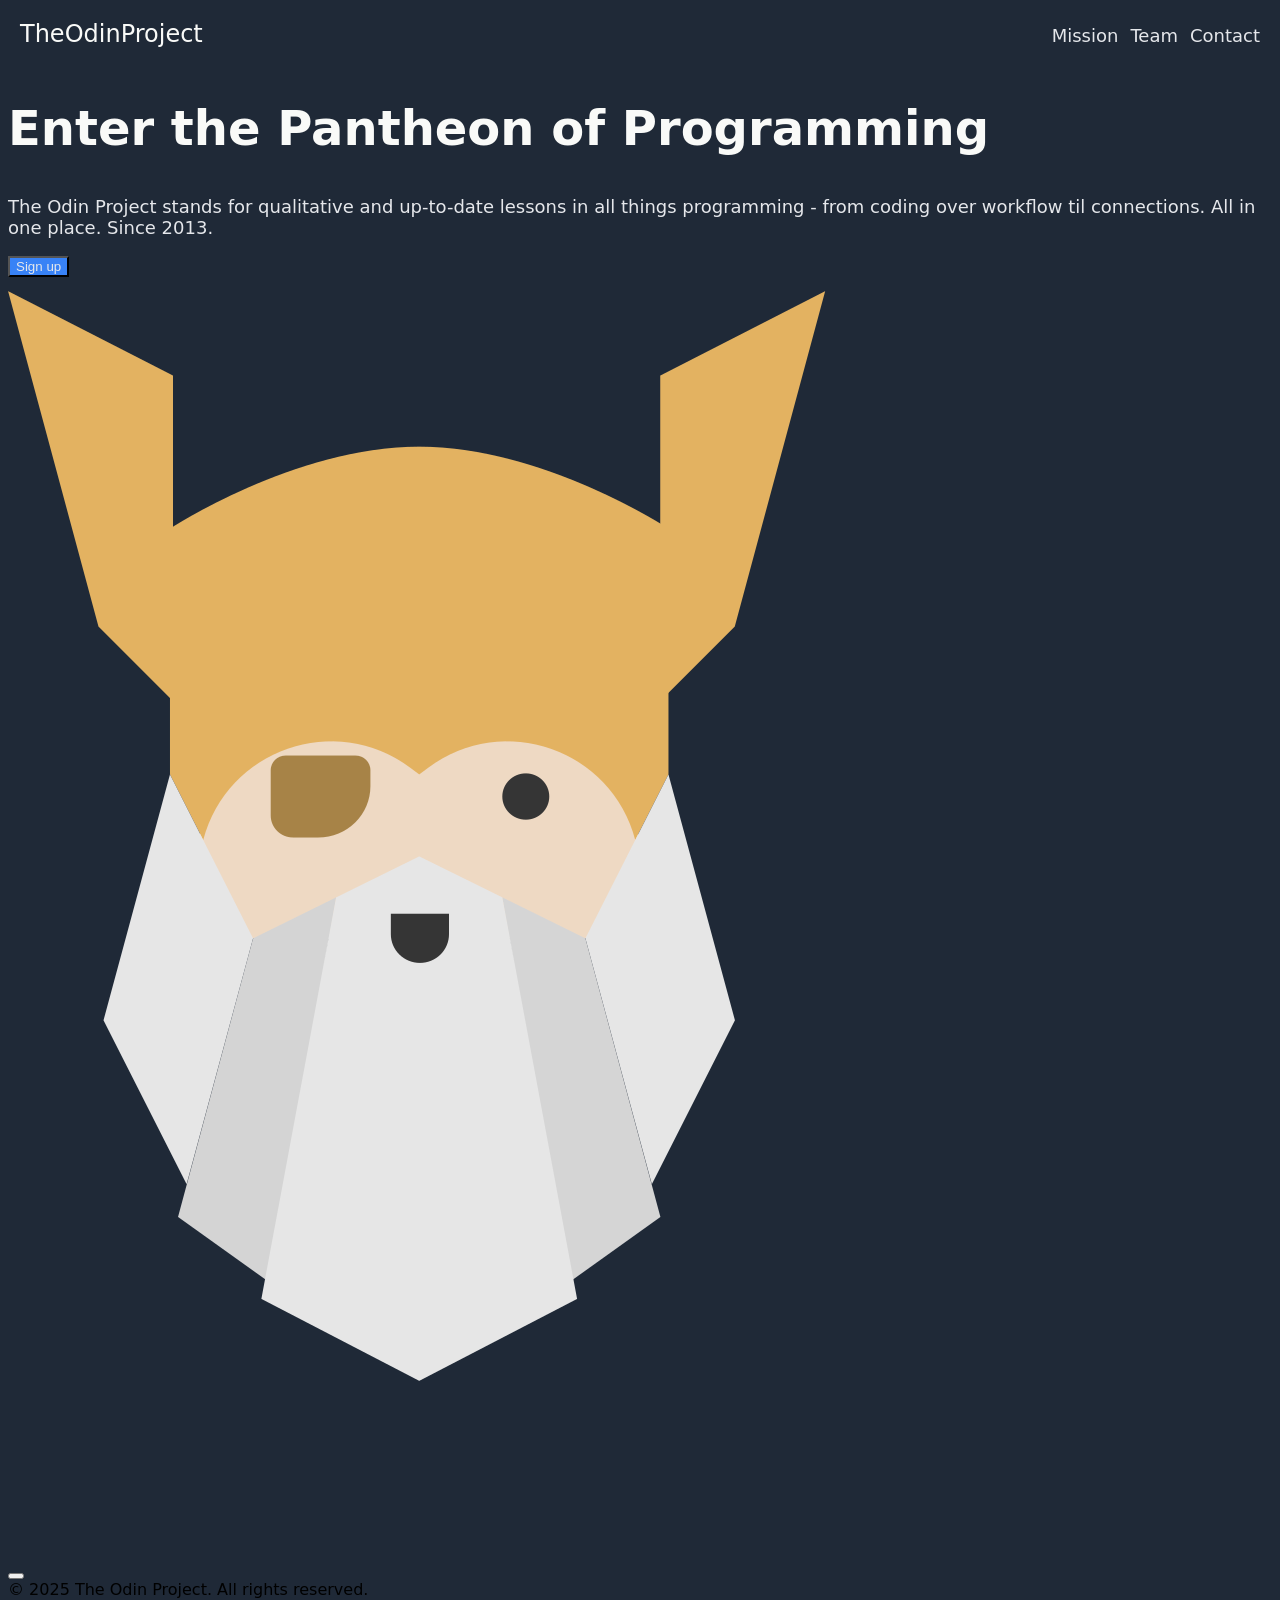
==== profile.html @ 129f755c "Started HTML structure and first CSS stylings" ====
<!DOCTYPE html>
<html lang="en">
<head>
    <meta charset="UTF-8">
    <meta name="viewport" content="width=device-width, initial-scale=1.0">
    <link rel="stylesheet" href="style.css">
    <title>EnharmonicDude's dominion</title>
</head>
<body>
    <header>
        <nav>
            <ul>
              <li class="logo">
                <a href="/">
                  TheOdinProject
                </a>
              </li>
              <li>
                <a href="">
                  Mission
                </a>
              </li>
              <li>
                <a href="">
                  Team
                </a>
              </li>
              <li>
                <a href="">
                  Contact
                </a>
            </ul>
          </nav>
    </header>
    <main>
        <section class="hero">
            <div class="hero-text">
                <h1>Enter the Pantheon of Programming</h1>
                <p>The Odin Project stands for qualitative and up-to-date lessons in all things programming - from coding over workflow til connections. All in one place. Since 2013.</p>
                <button class="signup1">Sign up</button>
            </div>
            <div class="hero-img">
                <img src="/TOP_logo.png" alt="Logo of the Odin Project">
            </div>
        </section>
        <section class="info">
            <h2></h2>
            <div class="pic">
                <img src="" alt="">
                <p class="subtext"></p>
            </div>
            <div class="pic">
                <img src="" alt="">
                <p class="subtext"></p>
            </div>
            <div class="pic">
                <img src="" alt="">
                <p class="subtext"></p>
            </div>
            <div class="pic">
                <img src="" alt="">
                <p class="subtext"></p>
            </div>
        </section>
        <section class="quote">
            <div class="q-container">
                <p class="q-main"></p>
                <p class="q-author"></p>
            </div>
        </section>
        <section class="action">
            <div class="call">
                <h3></h3>
                <p></p>
                <button></button>
            </div>
        </section>
    </main>
    <footer>
        © 2025 The Odin Project. All rights reserved.
    </footer>    
</body>
</html>
---- style.css ----
*{
    box-sizing: border-box;
}

html{
    font-family: system-ui, -apple-system, BlinkMacSystemFont, 'Segoe UI', Roboto, Oxygen, Ubuntu, Cantarell, 'Open Sans', 'Helvetica Neue', sans-serif;
}
body{
    padding: 0;
    background-color: #1F2937;
}

/*Header*/
nav{
    padding: 12px;
}

ul{
    list-style-type: none;
    align-items: baseline;
    padding: 0px;
    margin: 0;
}

ul a {
    color: inherit;
    text-decoration: none;
    font-size: 18px;
    color: #E5E7EB;
}
.logo a {
    font-size: 24px;
    color: #F9FAF8;
    
}

ul {
    display: flex;
    gap: 12px;
  }
  li.logo {
    margin-right: auto;
  }

  /*Hero*/
  h1{
    color: #F9FAF8;
    font-size: 48px;
  }

  .hero-text > p{
    color: #E5E7EB;
    font-size: 18px;
  }

  .signup1{
    background-color: #3882F6;
    color:#E5E7EB;
  }
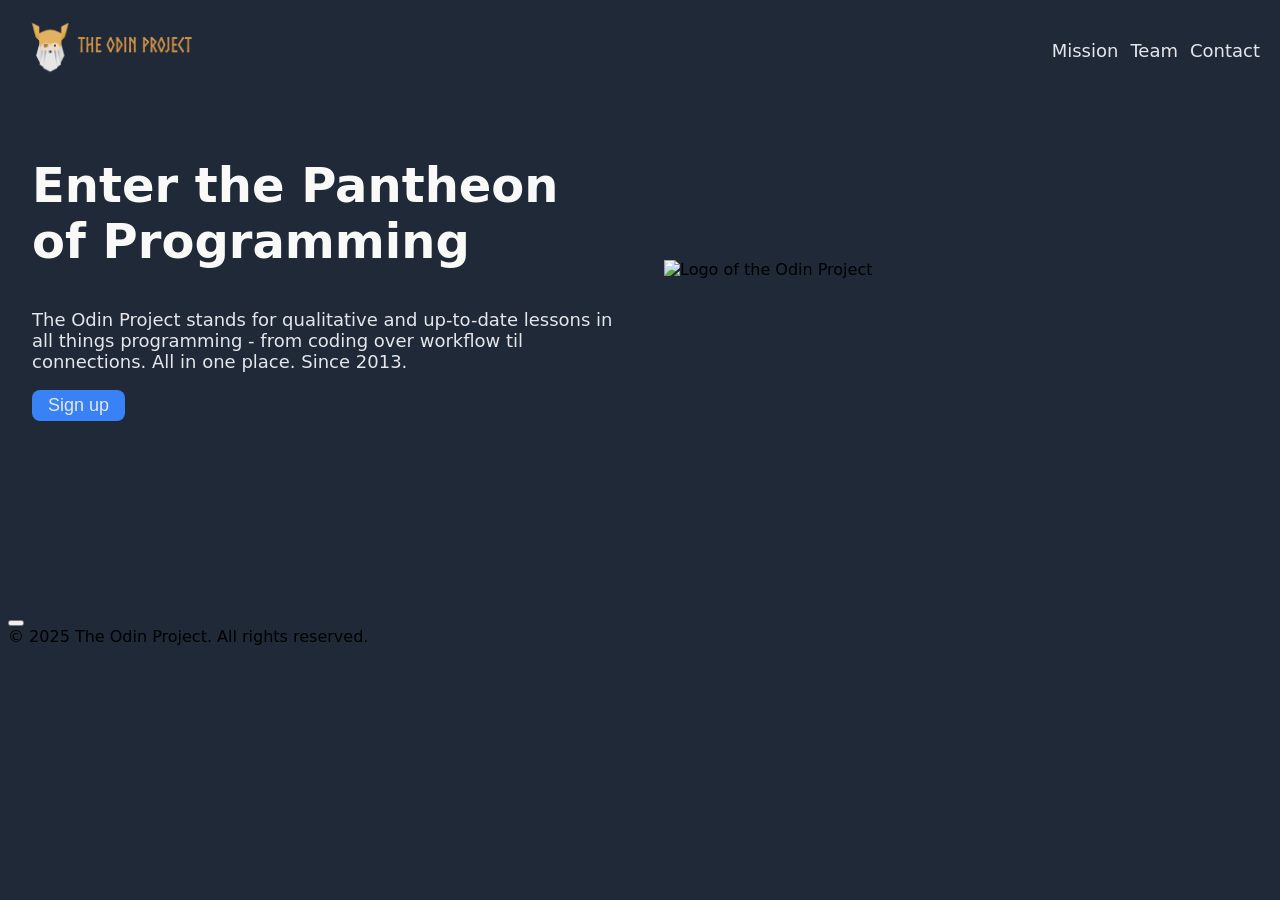
==== commit d2e551aa: "Styled the first section + logo" ====
--- a/profile.html
+++ b/profile.html
@@ -12,7 +12,7 @@
             <ul>
               <li class="logo">
                 <a href="/">
-                  TheOdinProject
+                <img class="logo-img" src="the-odin-project-logo-skill-finder-partners-page.png" alt="Logo of the Odin Project">
                 </a>
               </li>
               <li>
@@ -40,7 +40,7 @@
                 <button class="signup1">Sign up</button>
             </div>
             <div class="hero-img">
-                <img src="/TOP_logo.png" alt="Logo of the Odin Project">
+                <img src="" alt="Logo of the Odin Project">
             </div>
         </section>
         <section class="info">
--- a/style.css
+++ b/style.css
@@ -12,12 +12,12 @@
 
 /*Header*/
 nav{
-    padding: 12px;
+    padding: 12px;;
 }
 
 ul{
     list-style-type: none;
-    align-items: baseline;
+    align-items: center;
     padding: 0px;
     margin: 0;
 }
@@ -42,10 +42,20 @@
     margin-right: auto;
   }
 
+  .logo-img{
+    width: 200px;
+    height: auto;
+  }
+
   /*Hero*/
   h1{
     color: #F9FAF8;
     font-size: 48px;
+  }
+
+  .hero{
+    display: flex;
+    flex-wrap: wrap;
   }
 
   .hero-text > p{
@@ -53,7 +63,27 @@
     font-size: 18px;
   }
 
+  .hero-text{
+    flex: 1 1 50%;
+    padding: 24px;
+    width: 100%;
+  }
+  .hero-img{
+    flex: 1 1 50%;
+    padding: 24px;
+    align-content: center;
+  }
+
+  .hero-img > img{
+    width: 100%;
+    height: auto;
+  }
+
   .signup1{
     background-color: #3882F6;
     color:#E5E7EB;
+    border-radius: 8px;
+    font-size: 18px;
+    border: none;
+    padding: 5px 16px;
   }
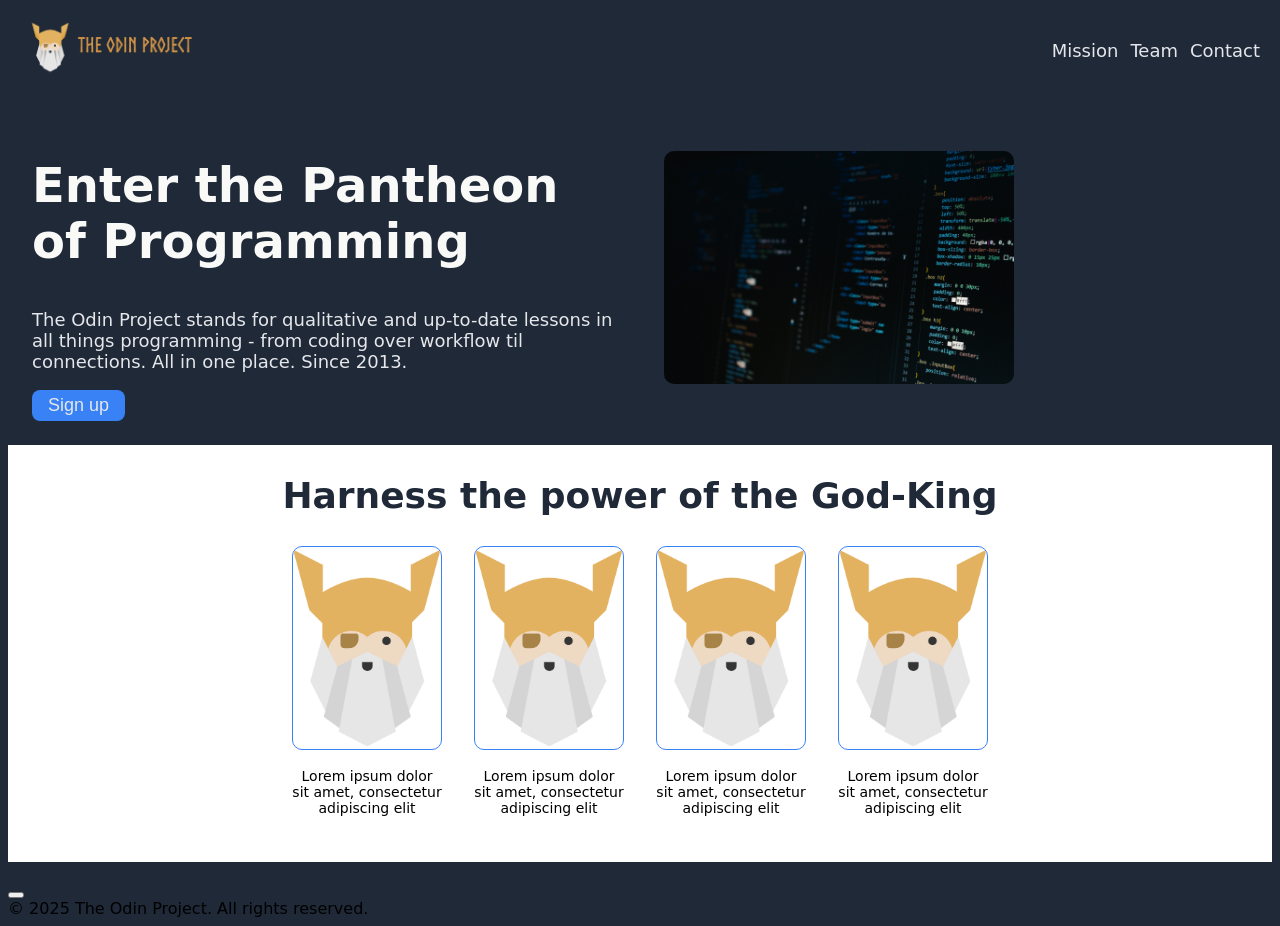
==== commit 2dc2f44b: "Styled the second section" ====
--- a/profile.html
+++ b/profile.html
@@ -40,26 +40,26 @@
                 <button class="signup1">Sign up</button>
             </div>
             <div class="hero-img">
-                <img src="" alt="Logo of the Odin Project">
+                <img src="vscodefoto.jpeg" alt="Logo of the Odin Project">
             </div>
         </section>
         <section class="info">
-            <h2></h2>
+            <h2>Harness the power of the God-King</h2>
             <div class="pic">
-                <img src="" alt="">
-                <p class="subtext"></p>
+                <img src="TOP_logo.png" alt="">
+                <p class="subtext">Lorem ipsum dolor sit amet, consectetur adipiscing elit</p>
             </div>
             <div class="pic">
-                <img src="" alt="">
-                <p class="subtext"></p>
+                <img src="TOP_logo.png" alt="">
+                <p class="subtext">Lorem ipsum dolor sit amet, consectetur adipiscing elit</p>
             </div>
             <div class="pic">
-                <img src="" alt="">
-                <p class="subtext"></p>
+                <img src="TOP_logo.png" alt="">
+                <p class="subtext">Lorem ipsum dolor sit amet, consectetur adipiscing elit</p>
             </div>
             <div class="pic">
-                <img src="" alt="">
-                <p class="subtext"></p>
+                <img src="TOP_logo.png" alt="">
+                <p class="subtext">Lorem ipsum dolor sit amet, consectetur adipiscing elit</p>
             </div>
         </section>
         <section class="quote">
--- a/style.css
+++ b/style.css
@@ -75,8 +75,9 @@
   }
 
   .hero-img > img{
-    width: 100%;
+    width: 350px;
     height: auto;
+    border-radius: 10px;
   }
 
   .signup1{
@@ -86,4 +87,45 @@
     font-size: 18px;
     border: none;
     padding: 5px 16px;
-  }+  }
+
+  /*Info*/
+
+  .info{
+    background-color: white; 
+    display: flex;
+    flex-wrap: wrap;
+    justify-content: center;
+    text-align: center;
+    margin: 0;
+    padding: 0;
+  }
+
+  .info h2{
+    width: 100%;
+    font-size: 36px;
+    font-weight: 900;
+    color: #1F2937;
+  }
+  
+
+  .pic{
+    width: 150px;
+    height: auto;
+    margin-left: 1rem;
+    margin-right: 1rem;
+    margin-bottom: 2rem;
+  }
+
+  .pic img{
+    border: 1px solid #3882F6;
+    border-radius: 10px;
+    width: 100%;
+    background-size: contain;
+  }
+
+  .subtext{
+    font-size: 14px;
+  }
+
+  /*Quote*/
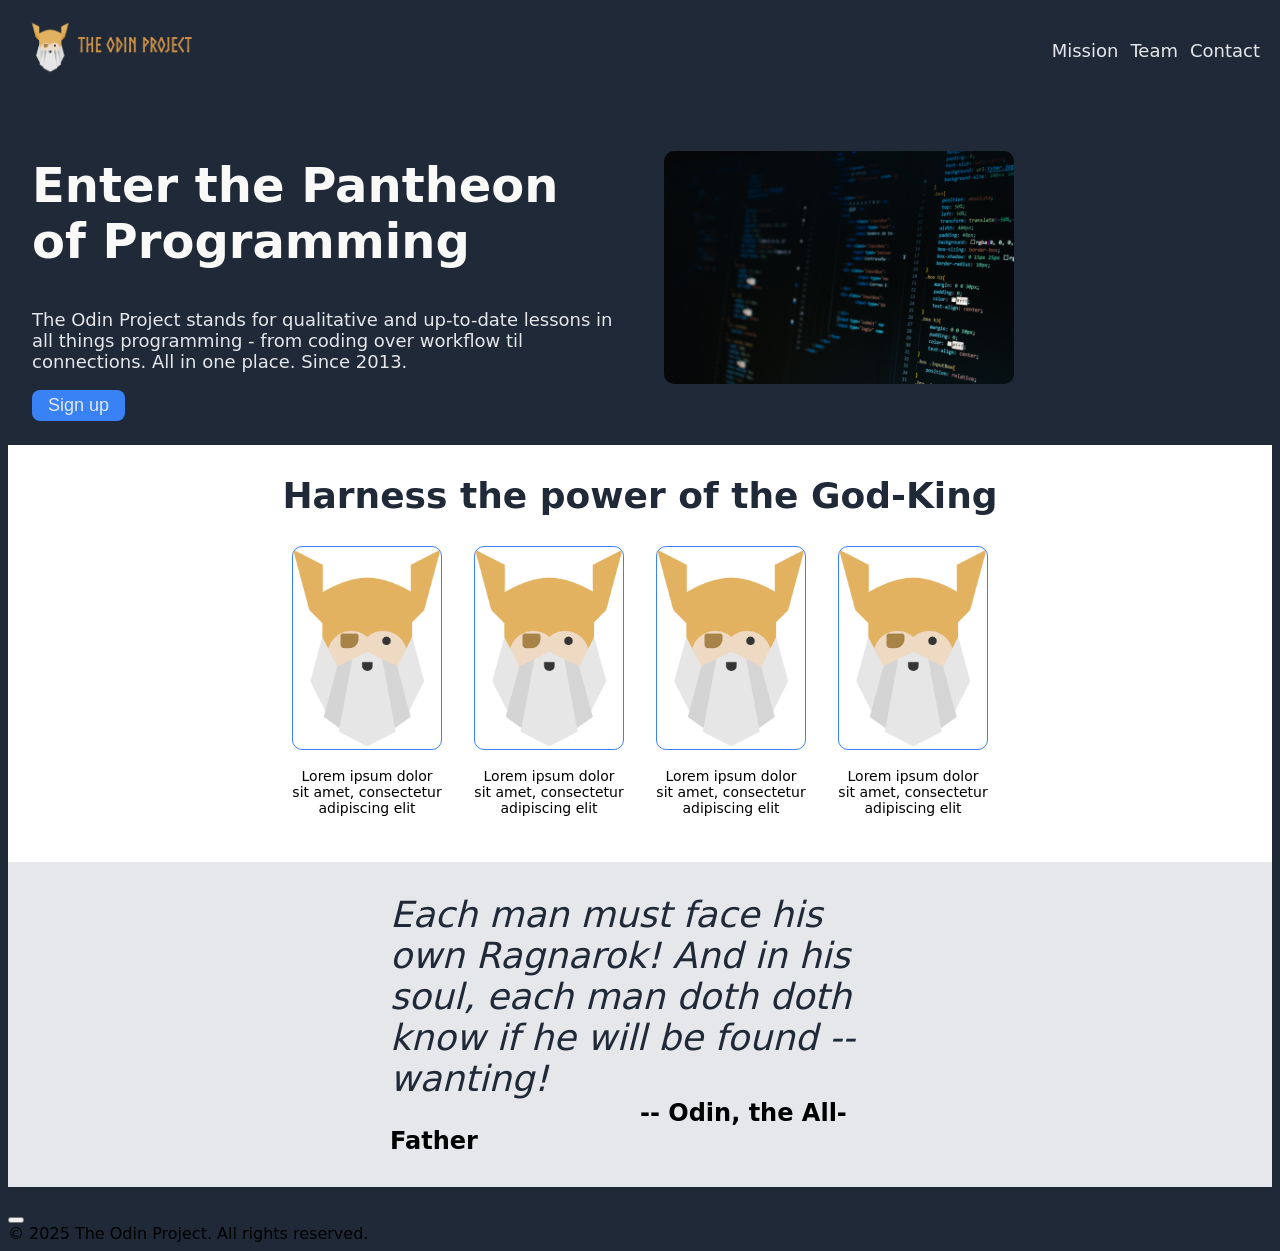
==== commit 4ce41bb2: "Styled the quote section" ====
--- a/profile.html
+++ b/profile.html
@@ -64,8 +64,8 @@
         </section>
         <section class="quote">
             <div class="q-container">
-                <p class="q-main"></p>
-                <p class="q-author"></p>
+                <div class="q-main">Each man must face his own Ragnarok! And in his soul, each man doth doth know if he will be found -- wanting!</div>
+                <div class="q-author">-- Odin, the All-Father</div>
             </div>
         </section>
         <section class="action">
--- a/style.css
+++ b/style.css
@@ -128,4 +128,27 @@
     font-size: 14px;
   }
 
-  /*Quote*/+  /*Quote*/
+.quote{
+  background-color: #E5E7EB;
+  align-content: center;
+  justify-content: center;
+  display: flex;
+}
+
+.q-container{
+  width: 500px;
+  margin: 2rem;
+}
+
+.q-main{
+  color:#1F2937;
+  font-size: 36px;
+  font-style: italic;
+  font-weight: lighter;
+}
+.q-author{
+  font-weight: bolder;
+  font-size: 24px;
+  text-indent: 50%;
+}
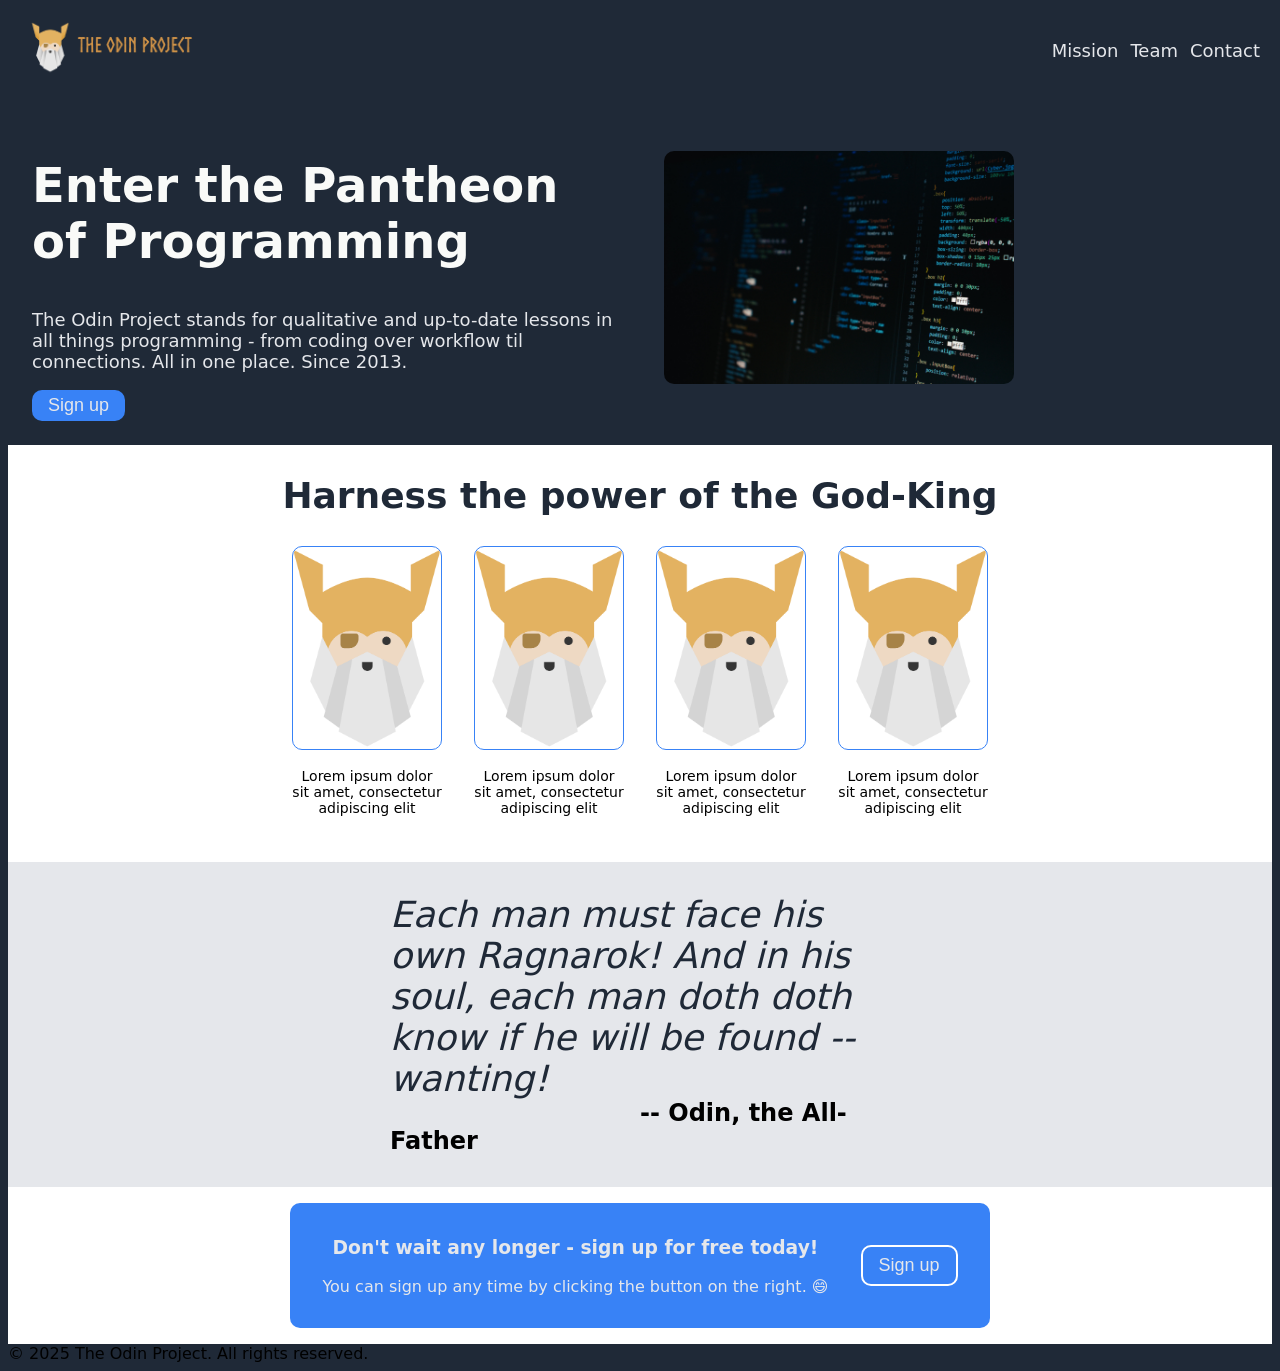
==== commit b65538c8: "Styled the action call section" ====
--- a/profile.html
+++ b/profile.html
@@ -70,9 +70,13 @@
         </section>
         <section class="action">
             <div class="call">
-                <h3></h3>
-                <p></p>
-                <button></button>
+                <div class="call-text">
+                    <h3>Don't wait any longer - sign up for free today!</h3>
+                    <p>You can sign up any time by clicking the button on the right. &#128516</p>
+                </div>
+                <div class="button-box">
+                <button class="signup2">Sign up</button>
+                </div>
             </div>
         </section>
     </main>
--- a/style.css
+++ b/style.css
@@ -83,7 +83,7 @@
   .signup1{
     background-color: #3882F6;
     color:#E5E7EB;
-    border-radius: 8px;
+    border-radius: 10px;
     font-size: 18px;
     border: none;
     padding: 5px 16px;
@@ -134,6 +134,8 @@
   align-content: center;
   justify-content: center;
   display: flex;
+  margin: 0;
+  padding: 0;
 }
 
 .q-container{
@@ -152,3 +154,40 @@
   font-size: 24px;
   text-indent: 50%;
 }
+
+/*Action*/
+
+.action{
+    background-color: white; 
+    display: flex;
+    flex-wrap: wrap;
+    justify-content: center;
+    text-align: center;
+    margin: 0;
+    padding: 1rem;
+}
+.call{
+  display: flex;
+  justify-content: center;
+  align-items: center;
+  background-color: #3882F6;
+  color: #E5E7EB;
+  padding: 1rem 2rem;
+  border-radius: 10px;
+}
+.call-text{
+}
+
+.button-box{
+
+}
+
+.signup2{
+  background-color: #3882F6;
+  color: #E5E7EB;
+  border: 2px solid white;
+  border-radius: 10px;
+  font-size: 18px;
+  padding: 0.5rem 1rem;
+  margin-left: 2rem;
+}
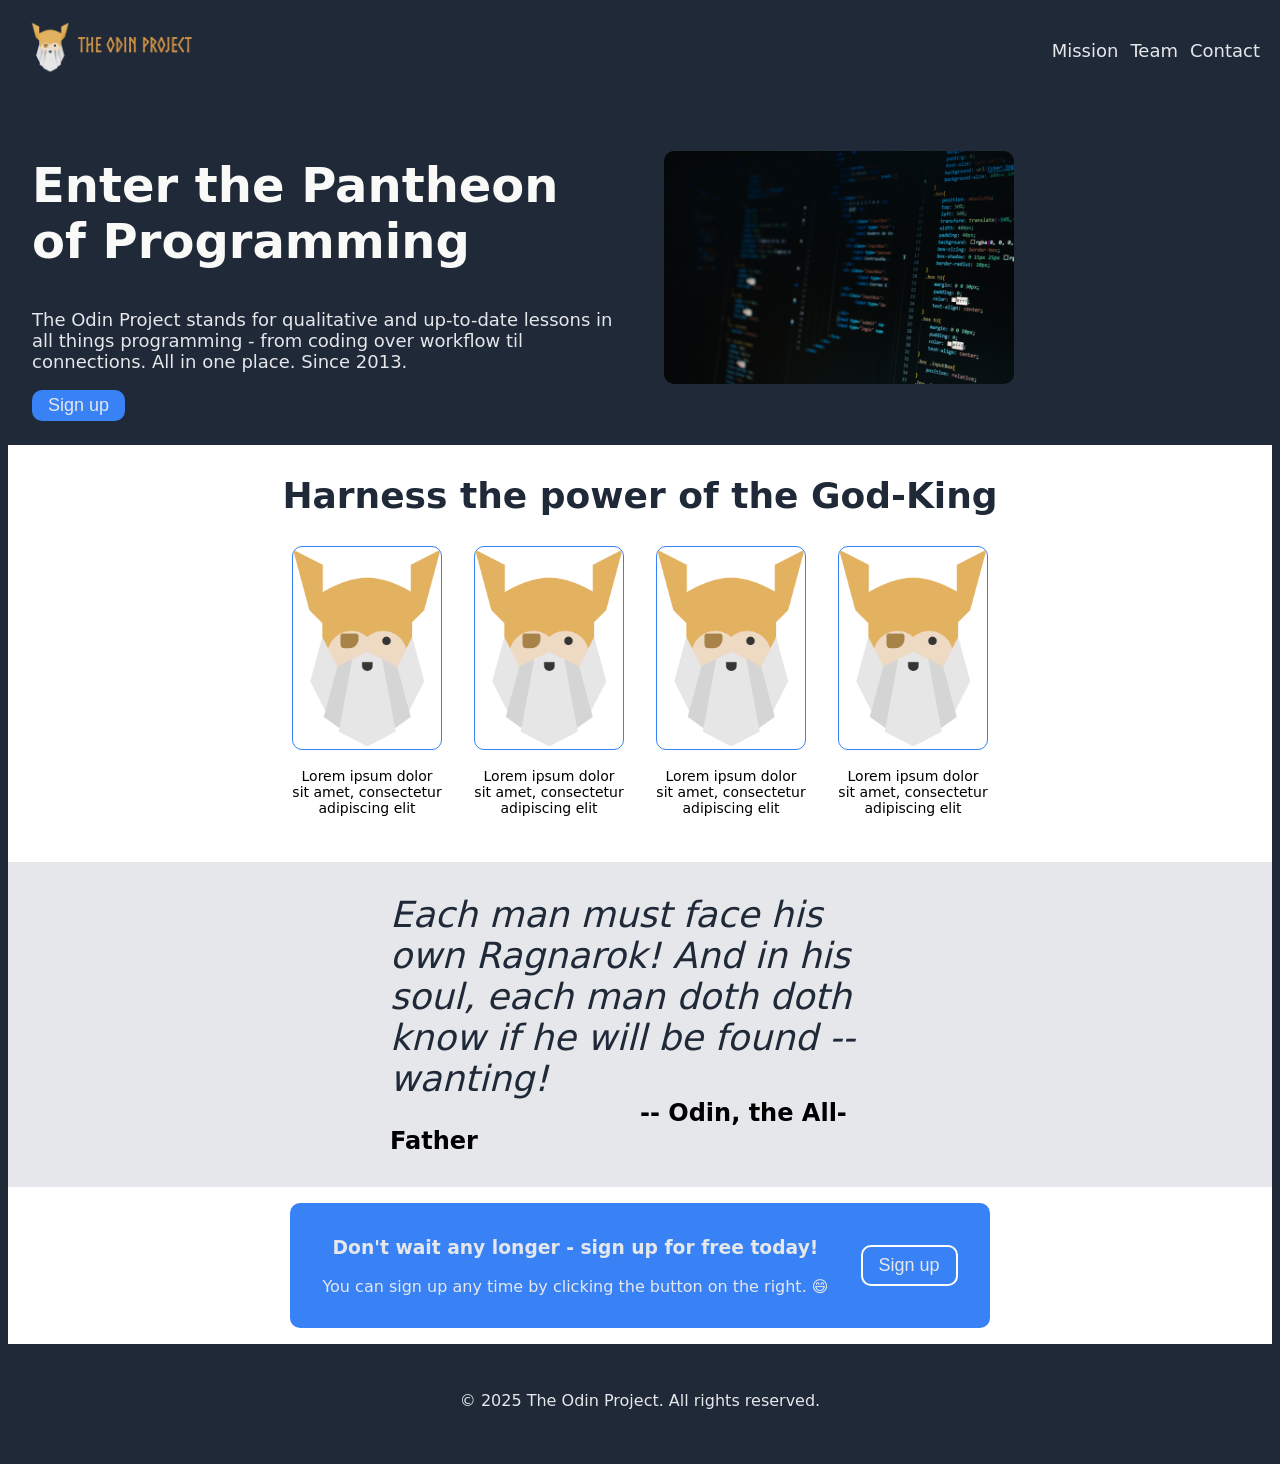
==== commit aae1896f: "Styled the footer" ====
--- a/profile.html
+++ b/profile.html
@@ -81,7 +81,7 @@
         </section>
     </main>
     <footer>
-        © 2025 The Odin Project. All rights reserved.
+        <div class="footer-text">© 2025 The Odin Project. All rights reserved.</div>
     </footer>    
 </body>
 </html>
--- a/style.css
+++ b/style.css
@@ -175,12 +175,6 @@
   padding: 1rem 2rem;
   border-radius: 10px;
 }
-.call-text{
-}
-
-.button-box{
-
-}
 
 .signup2{
   background-color: #3882F6;
@@ -191,3 +185,14 @@
   padding: 0.5rem 1rem;
   margin-left: 2rem;
 }
+
+/*Footer*/
+
+footer{
+  color:#E5E7EB;
+  height: 7rem;
+  justify-content: center;
+  display: flex;
+  padding: 0;
+  align-items: center;;
+}
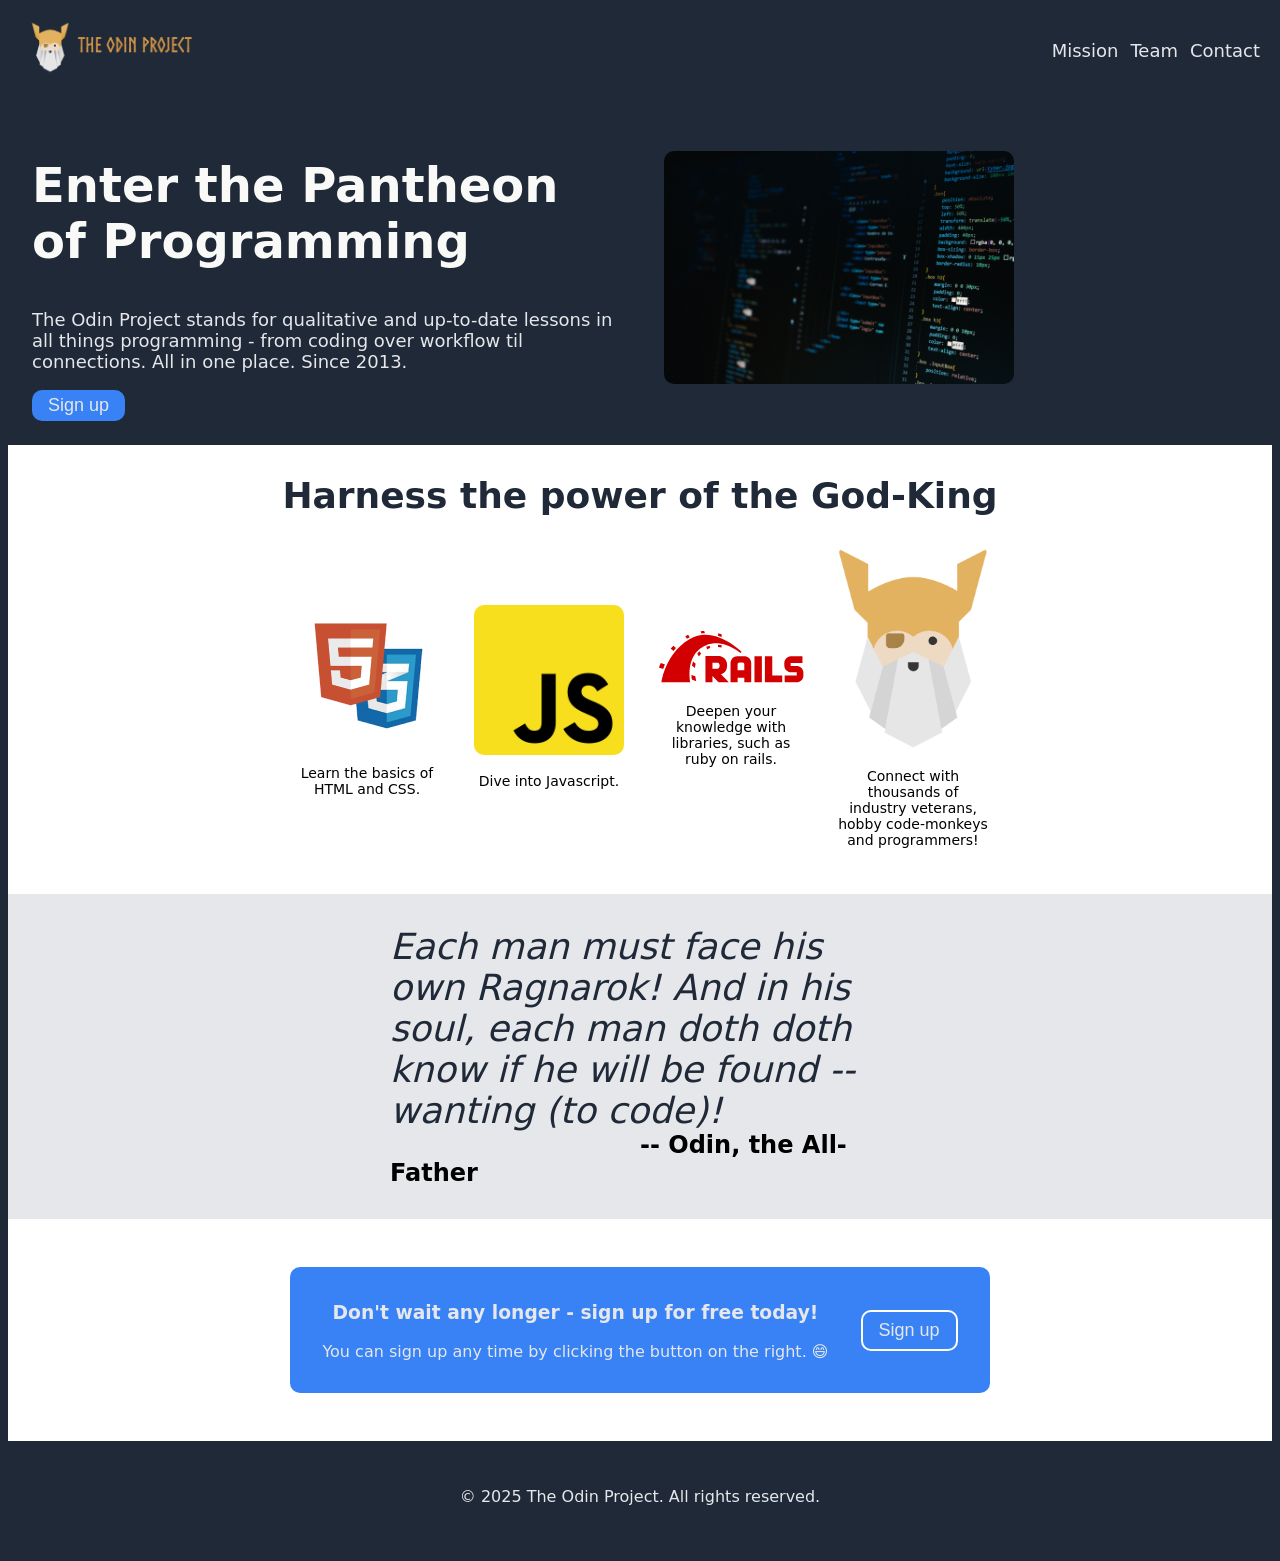
==== commit a2815a85: "Finished up some styling and added more meaningful HTML content" ====
--- a/profile.html
+++ b/profile.html
@@ -46,25 +46,25 @@
         <section class="info">
             <h2>Harness the power of the God-King</h2>
             <div class="pic">
-                <img src="TOP_logo.png" alt="">
-                <p class="subtext">Lorem ipsum dolor sit amet, consectetur adipiscing elit</p>
+                <img src="HTML-CSS-Logo.png" alt="">
+                <p class="subtext">Learn the basics of HTML and CSS.</p>
+            </div>
+            <div class="pic">
+                <img src="LogoJS.png" alt="">
+                <p class="subtext">Dive into Javascript.</p>
+            </div>
+            <div class="pic">
+                <img src="Ruby_On_Rails_Logo.svg" alt="">
+                <p class="subtext">Deepen your knowledge with libraries, such as ruby on rails.</p>
             </div>
             <div class="pic">
                 <img src="TOP_logo.png" alt="">
-                <p class="subtext">Lorem ipsum dolor sit amet, consectetur adipiscing elit</p>
-            </div>
-            <div class="pic">
-                <img src="TOP_logo.png" alt="">
-                <p class="subtext">Lorem ipsum dolor sit amet, consectetur adipiscing elit</p>
-            </div>
-            <div class="pic">
-                <img src="TOP_logo.png" alt="">
-                <p class="subtext">Lorem ipsum dolor sit amet, consectetur adipiscing elit</p>
+                <p class="subtext">Connect with thousands of industry veterans, hobby code-monkeys and programmers!</p>
             </div>
         </section>
         <section class="quote">
             <div class="q-container">
-                <div class="q-main">Each man must face his own Ragnarok! And in his soul, each man doth doth know if he will be found -- wanting!</div>
+                <div class="q-main">Each man must face his own Ragnarok! And in his soul, each man doth doth know if he will be found -- wanting (to code)!</div>
                 <div class="q-author">-- Odin, the All-Father</div>
             </div>
         </section>
--- a/style.css
+++ b/style.css
@@ -96,6 +96,7 @@
     display: flex;
     flex-wrap: wrap;
     justify-content: center;
+    align-items: center;
     text-align: center;
     margin: 0;
     padding: 0;
@@ -118,7 +119,7 @@
   }
 
   .pic img{
-    border: 1px solid #3882F6;
+    /* border: 1px solid #3882F6; */
     border-radius: 10px;
     width: 100%;
     background-size: contain;
@@ -164,7 +165,7 @@
     justify-content: center;
     text-align: center;
     margin: 0;
-    padding: 1rem;
+    padding: 3rem;
 }
 .call{
   display: flex;
